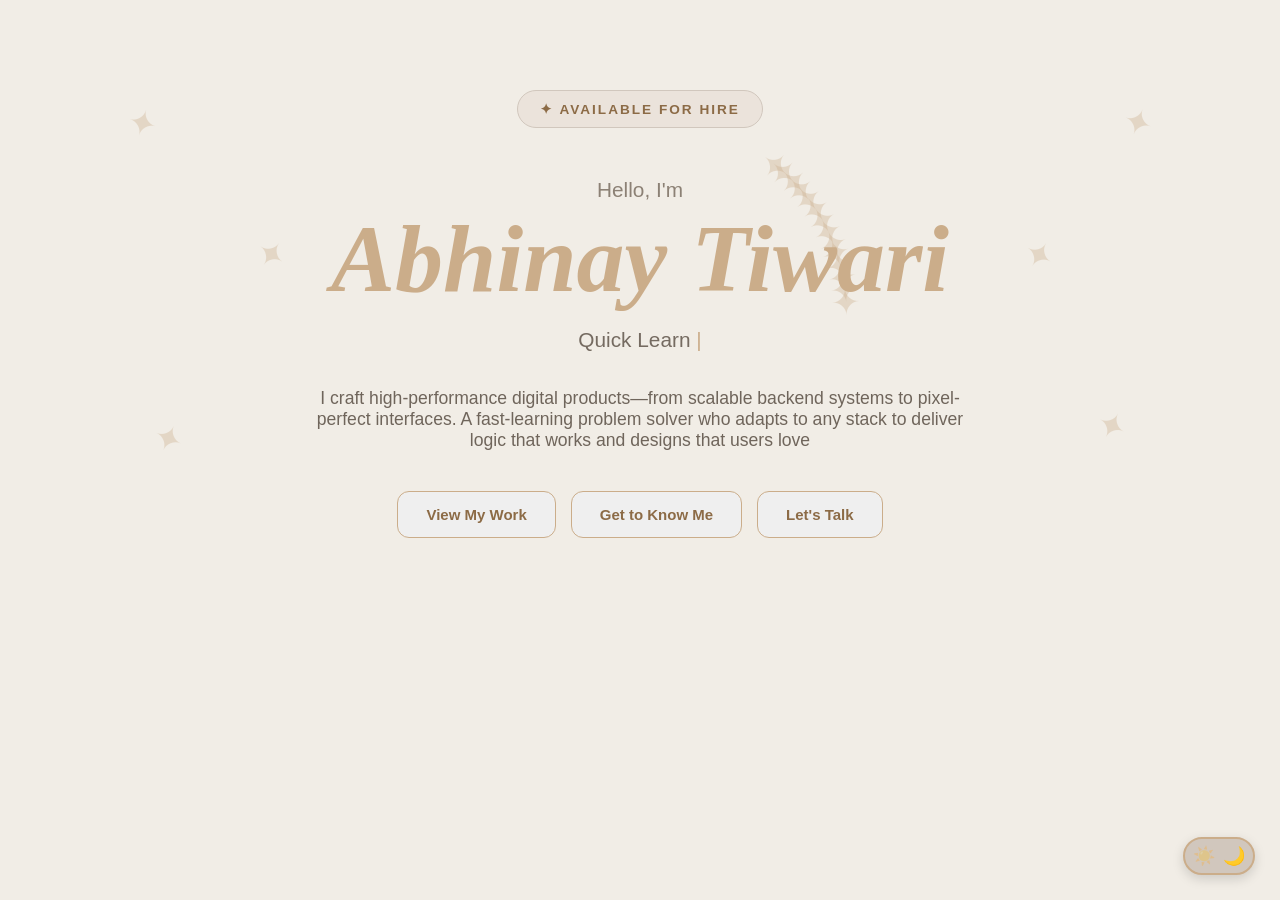
==== views/index.html @ 00a86a5c "First upload to existing repo" ====
<!DOCTYPE html>
<html lang="en">

<head>
    <meta charset="UTF-8">
    <meta name="viewport" content="width=device-width, initial-scale=1.0">
    <title>Abhinay's Portfolio</title>
    <link rel="stylesheet" href="/UI/style.css">
     <link rel="shortcut icon" href="/Assets/icons/fevicon.png" type="image/x-icon">
     
</head>

<body>
    <button id="darkModeToggle" class="btn-smooth">
        <span class="icon-sun">☀️</span>
        <span class="icon-moon">🌙</span>
    </button>
    <div id="page-loader" class="page-transition"></div>
    <section id="hero">
        <div class="hero-stars">
            <span>✦</span>
            <span>✦</span>
            <span>✦</span>
            <span>✦</span>
            <span>✦</span>
            <span>✦</span>
            <span>✦</span>
            <span>✦</span>
            <span>✦</span>
            <span>✦</span>
            <span>✦</span>
            <span>✦</span>
            <span>✦</span>
            <span>✦</span>
            <span>✦</span>
            <span>✦</span>
            <span>✦</span>
            <span>✦</span>
            <span>✦</span>
            <span>✦</span>
        </div>

        <div class="hero-content">
            <div class="hero-pill">✦ Available for hire</div>
            <h1 class="hero-h1">
                <span class="h1-line h1-line--1">Hello, I'm</span>
                <span class="h1-line h1-line--2"><em>Abhinay Tiwari</em></span>
            </h1>
            <p class="hero-role">
                <span id="typeTarget"></span>
                <span class="type-cursor">|</span>
            </p>
            <p class="hero-desc">
                I craft high-performance digital products—from scalable backend systems to pixel-perfect interfaces. 
                A fast-learning problem solver who adapts to any stack to deliver logic that works and designs that users love</p>
            <div class="hero-actions">
                <button class="btn"><a href="/views/projects.html">
                        View My Work
                    </a>
                </button>
                <button class="btn">
                    <a href="/views/aboutMe.html">
                        Get to Know Me
                    </a>
                </button>
                
                <button class="btn">
                    <a href="/views/contact.html">
                        Let's Talk
                    </a>
                </button>
            </div>
        </div>
        <div class="hero-scroll-indicator">
            <div class="scroll-mouse">
                <div class="scroll-dot"></div>
            </div>
        </div>
    </section>
    <script src="/brain/script.js"></script>
    <script src="/brain/darkmode.js"> </script>
</body>

</html>
---- UI/style.css ----
/* ===== BASE STYLES ===== */
body {
    padding: 0;
    margin: 0;
    background-color: #F1EDE6;
    font-family: Arial, sans-serif;
    transition: background-color 0.3s ease, color 0.3s ease;
}

/* dark button icon at  left bottom  */
/* ===== DARK MODE TOGGLE BUTTON ===== */
/* ===== DARK MODE TOGGLE BUTTON (Premium Pill Shape) ===== */
/* ===== DARK MODE TOGGLE BUTTON (Premium Toggle Switch) ===== */
/* ===== DARK MODE TOGGLE BUTTON (Premium Toggle Switch) ===== */
#darkModeToggle {
    position: fixed;
    bottom: 25px;
    right: 25px;
    z-index: 1000;
    width: 72px;
    height: 38px;
    border-radius: 19px;
    border: 2px solid #CBAD8A;
    background-color: #D1C7BD;
    cursor: pointer;
    transition: all 0.4s cubic-bezier(0.25, 0.8, 0.25, 1);
    display: flex;
    align-items: center;
    justify-content: space-between;
    padding: 0 8px;
    box-shadow: 0 4px 12px rgba(0, 0, 0, 0.15);
}

#darkModeToggle .icon-moon,
#darkModeToggle .icon-sun {
    font-size: 18px;
    transition: all 0.4s cubic-bezier(0.25, 0.8, 0.25, 1);
    opacity: 1;
    position: absolute;
}

#darkModeToggle .icon-sun {
    left: 8px;
    opacity: 0.3;
}

#darkModeToggle .icon-moon {
    right: 8px;
    opacity: 1;
}

#darkModeToggle.dark-mode-active {
    background-color: #4a4a4a;
    border-color: #666666;
    box-shadow: 0 6px 16px rgba(0, 0, 0, 0.25);
}

#darkModeToggle.dark-mode-active .icon-sun {
    opacity: 1;
}

#darkModeToggle.dark-mode-active .icon-moon {
    opacity: 0.3;
}

#darkModeToggle:hover {
    transform: translateY(-2px);
    box-shadow: 0 8px 20px rgba(0, 0, 0, 0.2);
}

#darkModeToggle:active {
    transform: translateY(1px);
    box-shadow: 0 2px 6px rgba(0, 0, 0, 0.1);
}

/* Responsive adjustment for mobile */
@media screen and (max-width: 480px) {
    #darkModeToggle {
        bottom: 20px;
        right: 20px;
        width: 68px;
        height: 36px;
        padding: 0 6px;
    }

    #darkModeToggle .icon-moon,
    #darkModeToggle .icon-sun {
        font-size: 16px;
    }
}

/* Icon rotation when dark mode is active */
#darkModeToggle.dark-mode-active {
    transform: rotate(180deg);
}


/* ===== DARK MODE ===== */
body.dark-mode {
    background-color: #1a1a1a;
    color: #e5e5e5;
}

body.dark-mode .main .cards p {
    color: #e5e5e5;
}

body.dark-mode .main .mainClass p {
    color: #e5e5e5;
}

body.dark-mode .navBar a {
    color: #e5e5e5;
}

body.dark-mode .navBar a:hover {
    background-color: #333333;
}

body.dark-mode .footer {
    background-color: #2a2a2a;
    color: #e5e5e5;
}

body.dark-mode .leftSection h2 {
    color: #f5f5f5;
}

body.dark-mode .leftSection address {
    color: #a0a0a0;
}

body.dark-mode .leftSection p:last-child {
    color: #888888;
}

body.dark-mode .redirects a {
    color: #e5e5e5;
}

body.dark-mode .redirects a:hover {
    color: #CBAD8A;
}

body.dark-mode .projectMain .projectCard .projectInfo {
    background: rgba(30, 30, 30, 0.85);
}

body.dark-mode .contactMain .contactCard {
    background-color: #2a2a2a;
    box-shadow: 0 4px 15px rgba(255, 255, 255, 0.05);
}

body.dark-mode .contactMain .contactCard h2 {
    color: #f5f5f5;
}

body.dark-mode .contactMain .contactCard label {
    color: #e5e5e5;
}

body.dark-mode .contactMain .contactCard input,
body.dark-mode .contactMain .contactCard textarea {
    background-color: #333333;
    border: 1px solid #555555;
    color: #e5e5e5;
}

body.dark-mode .socialMedia a img {
    filter: invert(100%);
}

/* ===== MAIN CONTENT ===== */
.main {
    margin: 60px 20px;
}

.main .mainClass {
    padding: 0;
}

hr {
    border: none;
    height: 3px;
    /* Thickness */
    width: 80%;
    /* Length */
    background-color: #333;
    /* Color */
    margin: 20px auto;
    /* Centering */
}

.main .mainClass .topcontent {
    text-align: center;
    margin: 6px;
    margin-bottom: 6px;

}

.main .mainClass .topcontent .hello,
.title,
.quote,
.description {
    margin: 6px;
}

@import url('https://fonts.googleapis.com/css2?family=Tangerine:wght@800;700&display=swap');
@import url('https://fonts.googleapis.com/css2?family=Cormorant+Garamond:wght@300;400;500;600;700&display=swap');

.topcontent .title {
    font-family: 'Cormorant Garamond', serif;
    font-size: 2.5rem;
    font-weight: 800;
}

.main .mainClass .quote {
    font-size: 4rem;
    font-weight: 900;
    font-family: 'Tangerine', cursive;
}

.main .mainClass .description p {
    text-align: center;
    /* width: 80%; */
}

.main .cards {
    display: flex;
    flex-direction: row;
    align-items: center;
    gap: 20px;
    height: 300px;
    max-height: 300px;
}

.cards p {
    font-size: 16px;
    color: #333;
    font-family: Arial, sans-serif;
    font-weight: normal;
    flex: 1;
    height: 66%;
    overflow-y: auto;
    padding-right: 5px;
    margin-top: 50px;
    padding-left: 10px;
    ;
}

.card-content {
    width: max-content;
    margin-right: auto;
    text-align: left;
    font-size: 16px;
    color: #333;
    font-family: Arial, sans-serif;
    font-weight: normal;
    flex: 1;
    height: 100%;
    overflow-y: auto;
    padding-right: 5px;
    margin-top: 50px;
    padding-left: 10px;

}

.main .cards img {
    width: 500px;
    height: 100%;
    align-items: center;
    border-radius: 20px;
    transition: transform 0.35s ease, box-shadow 0.35s ease, filter 0.35s ease;
    cursor: pointer;
    will-change: transform;
}

.main .cards img:hover {
    transform: scale(1.06);
    box-shadow: 0 16px 30px rgba(0, 0, 0, 0.2);
    filter: brightness(1.05);
}

.main .mainClass p {
    margin: 6px 0;
    line-height: 1.6;
    color: #333;
    font-size: 16px;
    display: block;
}

/* ===== NAVBAR ===== */
.nav {
    display: flex;
    padding: 0;
    align-items: center;
    justify-content: space-between;
    flex-wrap: wrap;
}

.nav h1 {
    padding-left: 20px;
    text-align: left;
}

.nav .navBar ul {
    list-style-type: none;
    padding: 0;
    margin: 0;
    overflow: hidden;
    padding-right: 20px;
}

.navBar a {
    text-decoration: none;
    color: #000000;
    padding: 15px;
    display: block;
    text-align: center;
}

.navBar a:hover {
    background-color: #D1C7BD;

    border-radius: 17px;
}

.navBar li {
    float: inline-start;
}

/* ===== FOOTER (Enhanced & Responsive) ===== */
.footer {
    background-color: #D1C7BD;
    color: #e5e5e5;
    padding: 60px 20px 40px;
    font-family: -apple-system, BlinkMacSystemFont, "Segoe UI", Roboto, sans-serif;
}

.footerSection {
    display: flex;
    justify-content: space-between;
    align-items: flex-start;
    width: 100%;
    max-width: 1200px;
    margin: 0 auto;
    gap: 40px;
    flex-wrap: wrap;
}

.leftSection {
    display: flex;
    flex-direction: column;
    gap: 20px;
    flex: 1;
    min-width: 250px;
}

.leftSection h2 {
    font-size: 20px;
    font-weight: 600;
    letter-spacing: -0.5px;
    margin: 0;
    color: #030303;
}

.socialMedia {
    padding-left: 8px;
    display: flex;
    gap: 12px;
    align-items: center;
}

.socialMedia a img {
    width: 24px;
    height: 24px;
    display: block;
    filter: invert(0%) sepia(0%) saturate(0%) hue-rotate(0deg) brightness(100%) contrast(100%);
    transition: all 0.3s ease;
}

.socialMedia a:hover img {
    filter: invert(1) opacity(1);
    transform: translateY(-3px);
}

.leftSection address {
    font-style: normal;
    color: #585858;
    font-size: 14px;
    line-height: 1.5;
}

.leftSection address p {
    margin: 0 0 6px 0;
}

.leftSection p:last-child {
    margin-top: 24px;
    font-size: 12px;
    color: #222;
    letter-spacing: 0.5px;
}

.redirects {
    flex: 1;
    min-width: 200px;
}

.redirects ul {
    list-style: none;
    padding: 0;
    margin: 0;
    display: flex;
    flex-direction: column;
    gap: 12px;
    min-width: 140px;
}

.redirects a {
    text-decoration: none;
    color: #000000;
    padding: 10px 15px;
    display: block;
    text-align: left;
    display: inline-block;
    transition: all 0.3s ease;
    border-radius: 6px;
}

.redirects a:hover {
    text-decoration: none;
    transform: translateX(4px);
    color: #EBE3DB;
    background-color: rgba(0, 0, 0, 0.05);
}

/* ===== PROJECT SECTION ===== */
.projectMain {
    margin: 40px auto;
    max-width: 1200px;
    display: flex;
    gap: 30px;
    flex-wrap: wrap;
    justify-content: center;
    padding: 0 20px;
}

.projectMain .projectCard {
    width: calc(33.333% - 27px);
    gap: 15px;
    min-width: 280px;
    position: relative;
    height: 340px;
    overflow: hidden;
    border-radius: 20px;
}

.projectMain .projectCard img {
    width: 100%;
    height: 100%;
    object-fit: cover;
    display: block;
}

.projectMain .projectCard .image-wrapper {
    position: relative;
    width: 100%;
    height: 300px;
    overflow: hidden;
    border-radius: 20px;
}

.projectMain .projectCard .projectInfo {
    position: absolute;
    top: 0;
    left: 0;
    width: 100%;
    height: 100%;
    background: rgba(0, 0, 0, 0.75);
    color: #fff;
    padding: 20px;
    box-sizing: border-box;
    overflow-y: auto;
    opacity: 0;
    transition: opacity 0.3s ease;
}

.projectMain .projectCard:hover .projectInfo {
    opacity: 1;
}

.projectMain .projectCard .projectInfo h2 {
    margin-top: 0;
    font-size: 24px;
}

.projectMain .projectCard .projectInfo p {
    font-size: 16px;
    line-height: 1.5;
}

.projectMain .projectCard a {
    display: block;
    width: 100%;
    margin-top: 3px;
    height: 40px;
    align-self: center;
    text-align: center;
    background-color: #fff;
    color: #b4ab79;
    text-decoration: none;
    font-weight: bold;
    border-radius: 10px;
    transition: background-color 0.3s ease, color 0.3s ease;
    padding: 10px;
}

.projectMain .projectCard .projectInfo a:hover {
    background-color: #000;
    color: #fff;
}

/* ===== CONTACT SECTION ===== */
.contactMain {
    margin: 40px auto;
    max-width: 1200px;
    display: flex;
    gap: 30px;
    flex-wrap: wrap;
    justify-content: center;
    padding: 0 20px;
}

.contactMain .contactCard {
    width: calc(33.333% - 20px);
    min-width: 280px;
    border-radius: 20px;
    background-color: #f9f9f9;
    padding: 30px;
    box-sizing: border-box;
    box-shadow: 0 4px 15px rgba(0, 0, 0, 0.05);
}

.contactMain .contactCard h2 {
    margin-top: 0;
    margin-bottom: 20px;
    font-size: 24px;
}

.contactMain .contactCard form {
    display: flex;
    flex-direction: column;
    gap: 12px;
}

.contactMain .contactCard label {
    font-weight: 600;
    font-size: 14px;
}

.contactMain .contactCard input,
.contactMain .contactCard textarea {
    width: 100%;
    padding: 10px;
    border: 1px solid #ccc;
    border-radius: 8px;
    box-sizing: border-box;
    font-family: inherit;
}

.contactMain .contactCard button {
    margin-top: 10px;
    padding: 12px;
    background-color: #000;
    color: #fff;
    border: none;
    border-radius: 8px;
    font-weight: bold;
    cursor: pointer;
    transition: background-color 0.2s ease;
}

.contactMain .contactCard button:hover {
    background-color: #333;
}

/* ===== MAP ===== */
.map {
    width: 100%;
    border: none;
    border-radius: 30px;
    margin-top: 20px;
}

.map iframe {
    width: 100%;
    height: 400px;
    border: none;
    border-radius: 30px;
}

/* ===== HERO SECTION ===== */
#hero {
    margin-top: 50px;
    position: relative;
    height: 70%;
    display: flex;
    justify-content: center;
    align-items: center;
    text-align: center;
    padding: 40px 20px;
    overflow: hidden;
}

.hero-stars {
    position: absolute;
    inset: 0;
    pointer-events: none;
}

.hero-stars span {
    position: absolute;
    color: #CBAD8A;
    opacity: .35;
    font-size: 35px;
}

/* Star positions (simplified - you can keep all 27) */

.hero-stars span:nth-child(1) {
    top: 10%;
    left: 10%;
}

.hero-stars span:nth-child(2) {
    top: 10%;
    right: 10%;
}

.hero-stars span:nth-child(3) {
    top: 70%;
    left: 12%;
}

.hero-stars span:nth-child(4) {
    bottom: 25%;
    right: 12%;
}

.hero-stars span:nth-child(5) {
    top: 35%;
    left: 80%;
}

.hero-stars span:nth-child(6) {
    top: 35%;
    left: 20%;
}

.hero-stars span:nth-child(7) {
    top: 10%;
    left: 50%;
}

.hero-stars span:nth-child(7) {
    bottom: 10%;
    left: 50%;
}

.hero-stars span:nth-child(8) {
    bottom: 10%;
    left: 50%;
}

.hero-stars span:nth-child(8) {
    top: 10%;
    left: 50%;
}

.hero-stars span:nth-child(9) {
    top: 10%;
    left: 50%;
}

.hero-stars span:nth-child(9) {
    bottom: 10%;
    left: 50%;
}

.hero-stars span:nth-child(10) {
    bottom: 10%;
    left: 50%;
}

.hero-stars span:nth-child(10) {
    top: 10%;
    left: 50%;
}

.hero-stars span:nth-child(11) {
    top: 10%;
    left: 50%;
}

.hero-stars span:nth-child(11) {
    bottom: 10%;
    left: 50%;
}

.hero-stars span:nth-child(12) {
    bottom: 10%;
    left: 50%;
}

.hero-stars span:nth-child(12) {
    top: 10%;
    left: 50%;
}

.hero-stars span:nth-child(13) {
    top: 10%;
    left: 50%;
}

.hero-stars span:nth-child(13) {
    bottom: 10%;
    left: 50%;
}

.hero-stars span:nth-child(14) {
    bottom: 10%;
    left: 50%;
}

.hero-stars span:nth-child(14) {
    top: 10%;
    left: 50%;
}

.hero-stars span:nth-child(15) {
    top: 10%;
    left: 50%;
}

.hero-stars span:nth-child(15) {
    bottom: 10%;
    left: 50%;
}

.hero-stars span:nth-child(16) {
    bottom: 10%;
    left: 50%;
}

.hero-stars span:nth-child(16) {
    top: 10%;
    left: 50%;
}

.hero-stars span:nth-child(17) {
    top: 10%;
    left: 50%;
}

.hero-stars span:nth-child(17) {
    bottom: 10%;
    left: 50%;
}

.hero-stars span:nth-child(18) {
    bottom: 10%;
    left: 50%;
}

.hero-stars span:nth-child(18) {
    top: 10%;
    left: 50%;
}

.hero-stars span:nth-child(19) {
    top: 10%;
    left: 50%;
}

.hero-stars span:nth-child(19) {
    bottom: 10%;
    left: 50%;
}

.hero-stars span:nth-child(20) {
    bottom: 10%;
    left: 50%;
}

.hero-stars span:nth-child(20) {
    top: 10%;
    left: 50%;
}

.hero-stars span:nth-child(21) {
    top: 10%;
    left: 50%;
}

.hero-stars span:nth-child(21) {
    bottom: 10%;
    left: 50%;
}

.hero-stars span:nth-child(22) {
    bottom: 10%;
    left: 50%;
}

.hero-stars span:nth-child(22) {
    top: 10%;
    left: 50%;
}

.hero-stars span:nth-child(23) {
    top: 10%;
    left: 50%;
}

.hero-stars span:nth-child(23) {
    bottom: 10%;
    left: 50%;
}

.hero-stars span:nth-child(24) {
    bottom: 10%;
    left: 50%;
}

.hero-stars span:nth-child(24) {
    top: 10%;
    left: 50%;
}

.hero-stars span:nth-child(25) {
    top: 10%;
    left: 50%;
}

.hero-stars span:nth-child(25) {
    bottom: 10%;
    left: 50%;
}

.hero-stars span:nth-child(26) {
    bottom: 10%;
    left: 50%;
}

.hero-stars span:nth-child(26) {
    top: 10%;
    left: 50%;
}

.hero-stars span:nth-child(27) {
    top: 10%;
    left: 50%;
}

.hero-stars span:nth-child(27) {
    bottom: 10%;
    left: 50%;
}

.hero-content {
    max-width: 800px;
    position: relative;
    z-index: 2;
}

.hero-pill {
    display: inline-block;
    padding: 10px 22px;
    border-radius: 50px;
    background: #EBE3DB;
    border: 1px solid #D1C7BD;
    color: #8c6b46;
    font-size: .85rem;
    font-weight: 600;
    letter-spacing: 2px;
    text-transform: uppercase;
    margin-bottom: 30px;
}

.hero-h1 {
    display: flex;
    flex-direction: column;
    gap: 8px;
    margin-bottom: 20px;
}

.h1-line--1 {
    font-size: 1.3rem;
    font-weight: 300;
    color: #8c8175;
}

.h1-line--2 {
    font-size: clamp(3rem, 8vw, 6rem);
    font-weight: 900;
    line-height: 1;
}

.h1-line--2 em {
    color: #CBAD8A;
    font-style: italic;
    font-family: 'Crimson Pro', serif;
}

.hero-role {
    font-size: 1.3rem;
    color: #756b61;
    margin-bottom: 25px;
    min-height: 35px;
}

.type-cursor {
    color: #CBAD8A;
    animation: blink .8s infinite;
}

.hero-desc {
    max-width: 650px;
    margin: auto;
    font-size: 1.1rem;
    color: #6f655b;
    margin-bottom: 40px;
}

.hero-actions {
    display: flex;
    justify-content: center;
    gap: 15px;
    flex-wrap: wrap;
}

.btn {
    padding: 14px 28px;
    border-radius: 12px;
    font-weight: 600;
    text-decoration: none;
    transition: .3s;
    color: #8c6b46;
    border: 1px solid #CBAD8A;
}

.btn:hover {
    transform: translateY(-4px);
    background: #D1C7BD;
    border-color: #D1C7BD;
}

.btn a {
    text-decoration: none;
    color: inherit;
    font-size: 15px;
    font-weight: 700;
}

.btn-smooth {
    transition: all 0.3s cubic-bezier(0.25, 0.8, 0.25, 1);
    cursor: pointer;
}

.btn-smooth:hover {
    transform: translateY(-2px);
    box-shadow: 0 10px 20px rgba(0, 0, 0, 0.15);
}

.btn-smooth:active {
    transform: translateY(1px);
    box-shadow: 0 4px 6px rgba(0, 0, 0, 0.1);
}

/* ===== PAGE TRANSITION ===== */
.page-transition {
    position: fixed;
    top: 0;
    left: 0;
    width: 100vw;
    height: 100vh;
    background-color: #111;
    z-index: 9999;
    pointer-events: none;
    transition: opacity 0.5s ease;
    opacity: 0;
}

.page-transition.active {
    opacity: 1;
    visibility: hidden;
}

/* ===== RESPONSIVE DESIGN ===== */

/* Tablet (768px - 1024px) */
@media screen and (max-width: 1024px) {
    .main {
        margin: 40px 15px;
    }

    .main .cards {
        flex-direction: column;
        height: auto;
        max-height: none;
    }

    .main .cards img {
        width: 100%;
        max-width: 500px;
        order: 1;
    }

    .cards p {
        margin-top: 20px;
        height: auto;
        order: 2;

    }

    .projectMain .projectCard {
        width: calc(50% - 20px);
    }

    .contactMain .contactCard {
        width: calc(50% - 20px);
    }

    .footerSection {
        gap: 30px;
    }
}

/* Mobile (up to 768px) */
@media screen and (max-width: 768px) {
    body {
        background-color: #F1EDE6;
    }

    .main {
        margin: 30px 10px;
    }

    .main .mainClass h1 {
        font-size: 24px;
    }

    .main .cards {
        flex-direction: column;
        height: auto;
        max-height: none;
        gap: 15px;
    }

    .main .cards img {
        width: 100%;
        max-width: 350px;
        height: auto;

    }

    .main .cards p {
        margin-top: 6px;
        height: auto;
        font-size: 14px;
    }

    .nav {
        flex-direction: column;
        gap: 15px;
    }

    .nav h1 {
        padding-left: 10px;
        text-align: center;
    }

    .nav .navBar ul {
        padding-right: 0;
    }

    .navBar li {
        float: none;
        display: inline-block;
        margin: 5px;
    }

    .projectMain {
        padding: 0 10px;
        gap: 20px;
    }

    .projectMain .projectCard {
        width: 100%;
        min-width: 250px;
    }

    .contactMain {
        padding: 0 10px;
        gap: 20px;
    }

    .contactMain .contactCard {
        width: 100%;
        min-width: 250px;
    }

    .contactMain .contactCard h2 {
        font-size: 20px;
    }

    .footer {
        padding: 40px 15px 30px;
    }

    .footerSection {
        flex-direction: column;
        gap: 30px;
    }

    .leftSection {
        min-width: 100%;
    }

    .redirects {
        min-width: 100%;
    }

    .redirects ul {
        flex-direction: row;
        flex-wrap: wrap;
        gap: 8px;
    }

    .redirects a {
        padding: 8px 12px;
    }

    .map iframe {
        height: 300px;
    }

    #hero {
        padding: 30px 15px;
        margin-top: 30px;
    }

    .hero-pill {
        padding: 8px 18px;
        font-size: 0.75rem;
    }

    .h1-line--1 {
        font-size: 1.1rem;
    }

    .h1-line--2 {
        font-size: clamp(2rem, 6vw, 4rem);
    }

    .hero-role {
        font-size: 1.1rem;
    }

    .hero-desc {
        font-size: 1rem;
        max-width: 500px;
    }

    .hero-actions {
        gap: 10px;
    }

    .btn {
        padding: 12px 22px;
    }

    .btn a {
        font-size: 14px;
    }
}

/* Small Mobile (up to 480px) */
@media screen and (max-width: 480px) {
    .main {
        margin: 20px 5px;
    }

    .main .mainClass h1 {
        font-size: 20px;
    }

    .projectMain .projectCard .projectInfo h2 {
        font-size: 20px;
    }

    .projectMain .projectCard .projectInfo p {
        font-size: 14px;
    }

    .contactMain .contactCard {
        padding: 20px;
    }

    .contactMain .contactCard h2 {
        font-size: 18px;
    }

    .contactMain .contactCard label {
        font-size: 13px;
    }

    .leftSection h2 {
        font-size: 18px;
    }

    .socialMedia {
        gap: 10px;
    }

    .socialMedia a img {
        width: 22px;
        height: 22px;
    }

    .redirects ul {
        gap: 6px;
    }

    .redirects a {
        padding: 6px 10px;
        font-size: 13px;
    }

    .hero-pill {
        padding: 6px 14px;
        font-size: 0.7rem;
    }

    .h1-line--2 {
        font-size: clamp(1.8rem, 5vw, 3rem);
    }

    .hero-desc {
        font-size: 0.9rem;
    }

    .btn {
        padding: 10px 18px;
    }

    .btn a {
        font-size: 13px;
    }
}
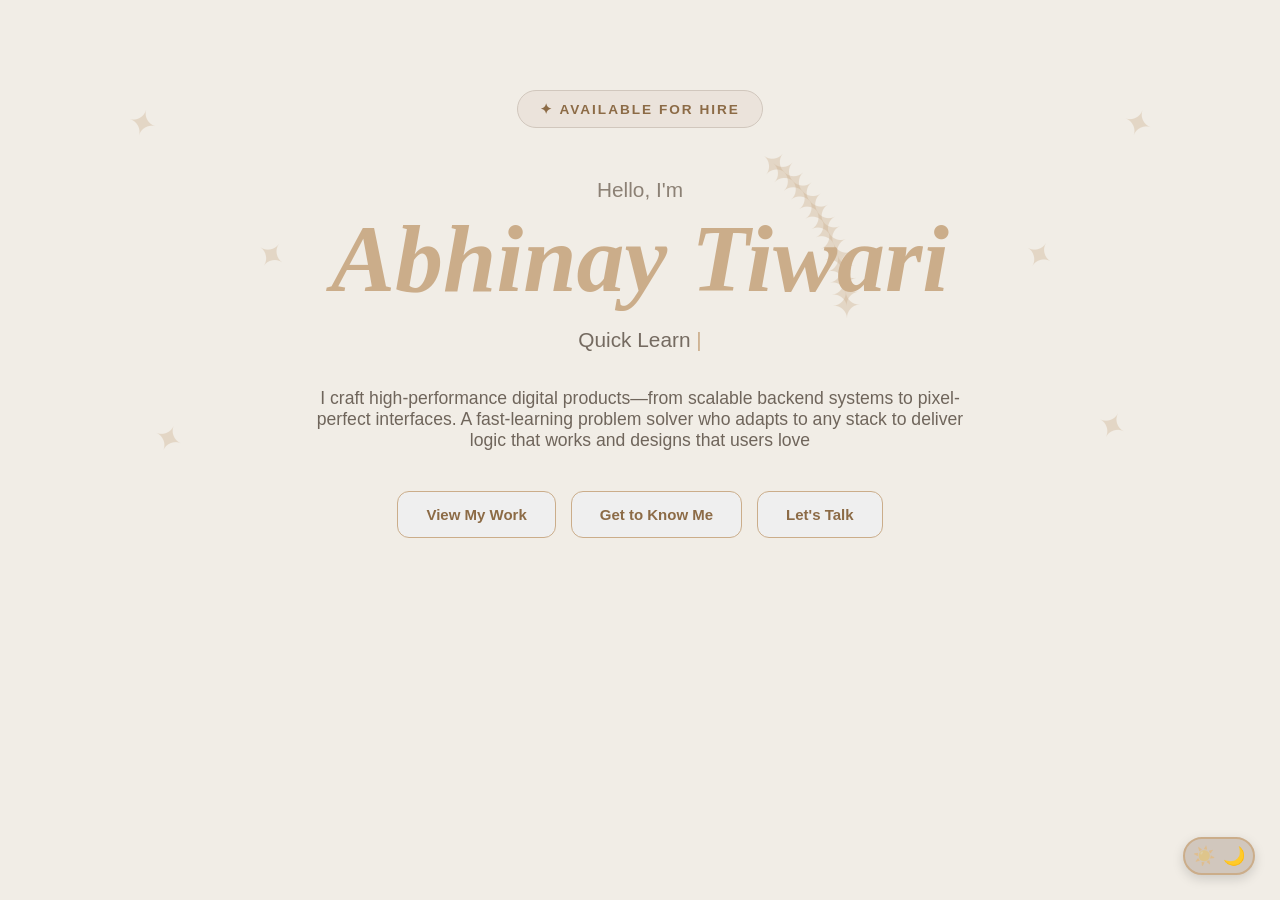
==== commit 20bd2a34: "added Analytics script" ====
--- a/views/index.html
+++ b/views/index.html
@@ -6,8 +6,17 @@
     <meta name="viewport" content="width=device-width, initial-scale=1.0">
     <title>Abhinay's Portfolio</title>
     <link rel="stylesheet" href="/UI/style.css">
-     <link rel="shortcut icon" href="/Assets/icons/fevicon.png" type="image/x-icon">
-     
+    <link rel="shortcut icon" href="/Assets/icons/fevicon.png" type="image/x-icon">
+    <!-- Google tag (gtag.js) -->
+    <script async src="https://www.googletagmanager.com/gtag/js?id=G-VZLY8EZ8XM"></script>
+    <script>
+        window.dataLayer = window.dataLayer || [];
+        function gtag() { dataLayer.push(arguments); }
+        gtag('js', new Date());
+        // this script wil keep track of the user and their activity on the website. 
+        // It will help in understanding user behavior and improving the website's performance.
+        gtag('config', 'G- _Your Google Analytics Key_');
+    </script>
 </head>
 
 <body>
@@ -51,8 +60,9 @@
                 <span class="type-cursor">|</span>
             </p>
             <p class="hero-desc">
-                I craft high-performance digital products—from scalable backend systems to pixel-perfect interfaces. 
-                A fast-learning problem solver who adapts to any stack to deliver logic that works and designs that users love</p>
+                I craft high-performance digital products—from scalable backend systems to pixel-perfect interfaces.
+                A fast-learning problem solver who adapts to any stack to deliver logic that works and designs that
+                users love</p>
             <div class="hero-actions">
                 <button class="btn"><a href="/views/projects.html">
                         View My Work
@@ -63,7 +73,7 @@
                         Get to Know Me
                     </a>
                 </button>
-                
+
                 <button class="btn">
                     <a href="/views/contact.html">
                         Let's Talk
--- a/UI/style.css
+++ b/UI/style.css
@@ -1,3 +1,5 @@
+@import url('https://fonts.googleapis.com/css2?family=Bebas+Neue&display=swap');
+
 /* ===== BASE STYLES ===== */
 body {
     padding: 0;
@@ -109,9 +111,15 @@
     color: #e5e5e5;
 }
 
+body.dark-mode .nav .nav_text {
+    color: #e5e5e5;
+
+}
+
 body.dark-mode .navBar a {
     color: #e5e5e5;
 }
+
 
 body.dark-mode .navBar a:hover {
     background-color: #333333;
@@ -298,9 +306,18 @@
     flex-wrap: wrap;
 }
 
+.nav .nav_text {
+    padding-left: 10px;
+    text-align: center;
+    text-decoration: none;
+    font-family: "Anton", sans-serif;
+    color: #000;
+}
+
 .nav h1 {
     padding-left: 20px;
     text-align: left;
+
 }
 
 .nav .navBar ul {
@@ -1058,6 +1075,13 @@
         gap: 15px;
     }
 
+    .main .cards .card-content {
+        width: 90%;
+        max-width: 100%;
+        height: auto;
+
+    }
+
     .main .cards img {
         width: 100%;
         max-width: 350px;
@@ -1076,6 +1100,14 @@
         gap: 15px;
     }
 
+    .nav .nav_text {
+        padding-left: 10px;
+        text-align: center;
+        text-decoration: none;
+        font-family: "Anton", sans-serif;
+
+    }
+
     .nav h1 {
         padding-left: 10px;
         text-align: center;
